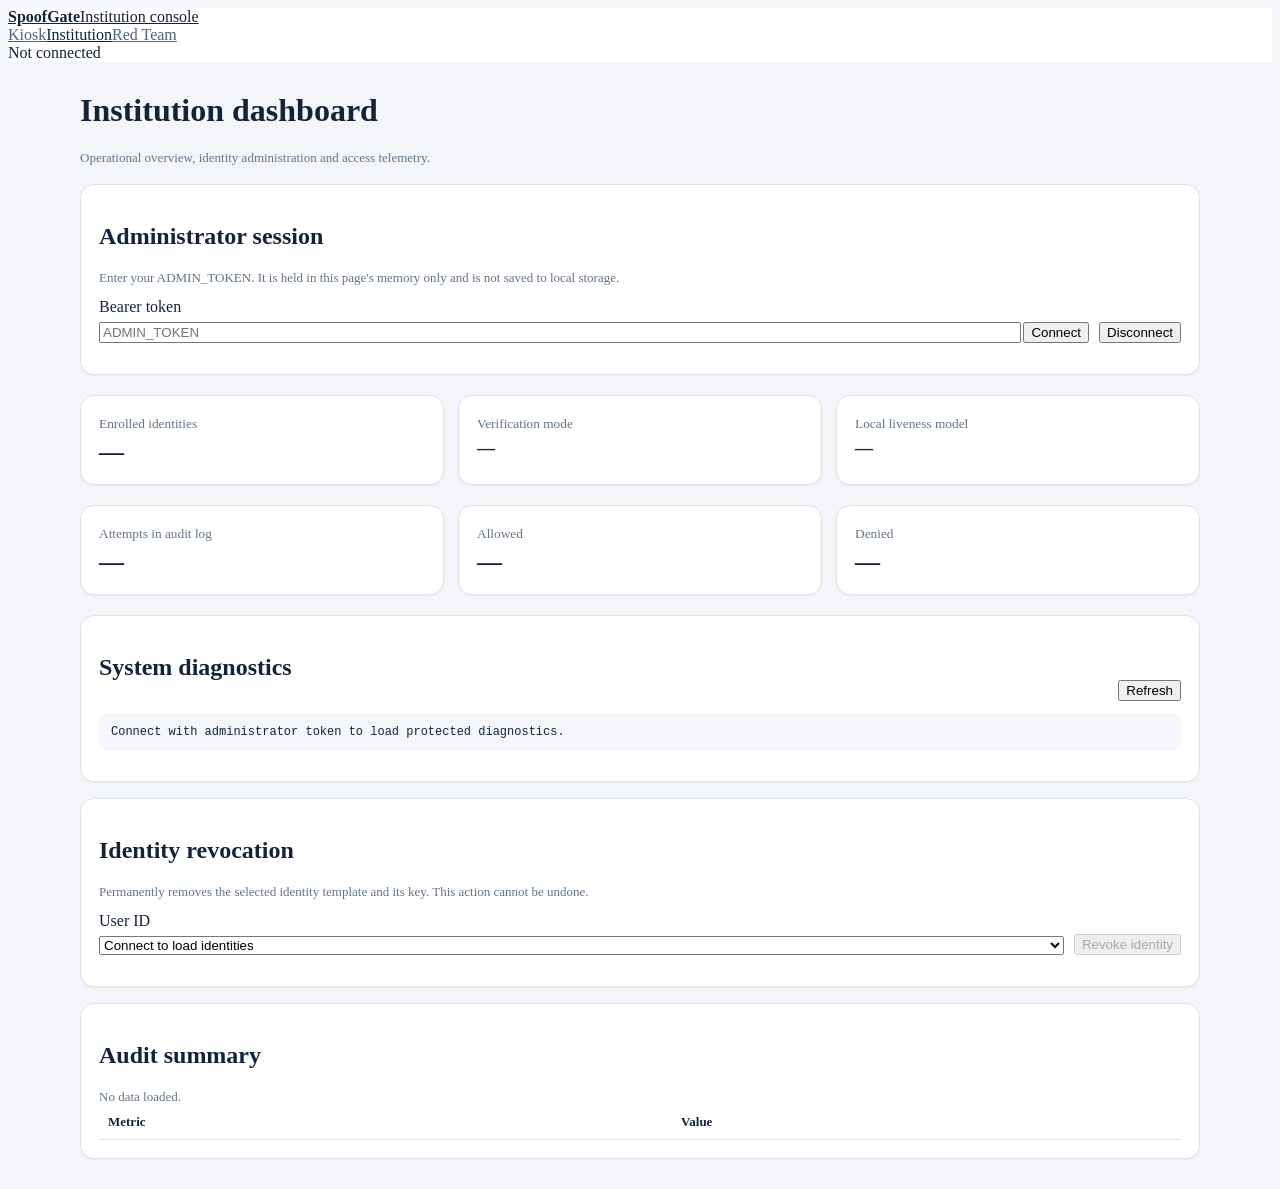
==== frontend/admin.html @ 833a63bb "Add institution administration dashboard" ====
<!doctype html><html lang="en"><head><meta charset="utf-8"><meta name="viewport" content="width=device-width,initial-scale=1"><title>SpoofGate | Institution</title><link rel="stylesheet" href="/styles.css"><style>
body{background:#f3f5f8;color:#14233a}.wrap{max-width:1120px;margin:30px auto;padding:0 18px}.bar{background:#fff}.brand{color:#14233a}.nav a{color:#52647a}.nav a[aria-current]{background:#fff;color:#14233a}.grid{display:grid;grid-template-columns:repeat(3,1fr);gap:14px;margin:20px 0}.panel,.metric{background:#fff;border:1px solid #dce3ec;border-radius:14px;padding:18px;box-shadow:0 1px 2px #14233a0b}.metric small{color:#63748a}.metric strong{display:block;font-size:25px;margin-top:6px}.row{display:flex;gap:10px;flex-wrap:wrap;align-items:end}.field{display:grid;gap:6px;min-width:200px;flex:1}.field input,.field select{width:100%}button{cursor:pointer}.status{color:#63748a;font-size:13px}.danger{color:#b4232b}.table{width:100%;border-collapse:collapse}.table td,.table th{text-align:left;padding:9px;border-bottom:1px solid #e4e9ef;font-size:13px}pre{white-space:pre-wrap;overflow-wrap:anywhere;background:#f4f6f9;padding:12px;border-radius:9px;font-size:12px}@media(max-width:750px){.grid{grid-template-columns:1fr}.wrap{margin-top:18px}}
</style></head><body class="theme-office">
<header class="bar"><a class="brand" href="/"><strong>SpoofGate</strong><span>Institution console</span></a><nav class="nav"><a href="/">Kiosk</a><a href="/admin.html" aria-current="page">Institution</a><a href="/redteam.html">Red Team</a></nav><span class="dot" id="connection">Not connected</span></header>
<main class="wrap"><h1>Institution dashboard</h1><p class="status">Operational overview, identity administration and access telemetry.</p>
<section class="panel" style="margin-top:18px"><h2>Administrator session</h2><p class="status" style="margin:6px 0 12px">Enter your ADMIN_TOKEN. It is held in this page's memory only and is not saved to local storage.</p><div class="row"><label class="field">Bearer token<input id="token" type="password" autocomplete="current-password" placeholder="ADMIN_TOKEN"></label><button class="btn primary" id="connect">Connect</button><button class="btn" id="disconnect">Disconnect</button></div><p id="auth-status" class="status" aria-live="polite"></p></section>
<section class="grid"><article class="metric"><small>Enrolled identities</small><strong id="users-count">—</strong></article><article class="metric"><small>Verification mode</small><strong id="mode" style="font-size:18px">—</strong></article><article class="metric"><small>Local liveness model</small><strong id="live-model" style="font-size:18px">—</strong></article></section>
<section class="grid"><article class="metric"><small>Attempts in audit log</small><strong id="attempts">—</strong></article><article class="metric"><small>Allowed</small><strong id="allowed">—</strong></article><article class="metric"><small>Denied</small><strong id="denied">—</strong></article></section>
<section class="panel"><div class="row" style="justify-content:space-between"><h2>System diagnostics</h2><button class="btn" id="refresh">Refresh</button></div><pre id="diagnostics">Connect with administrator token to load protected diagnostics.</pre></section>
<section class="panel" style="margin-top:16px"><h2>Identity revocation</h2><p class="status" style="margin:6px 0 12px">Permanently removes the selected identity template and its key. This action cannot be undone.</p><div class="row"><label class="field">User ID<select id="user-select"><option value="">Connect to load identities</option></select></label><button class="btn refuse" id="revoke" disabled>Revoke identity</button></div><p id="revoke-status" class="status" aria-live="polite"></p></section>
<section class="panel" style="margin-top:16px"><h2>Audit summary</h2><div id="audit-summary" class="status">No data loaded.</div><div style="overflow:auto"><table class="table"><thead><tr><th>Metric</th><th>Value</th></tr></thead><tbody id="audit-rows"></tbody></table></div></section>
</main>
<script>
'use strict';
const $=id=>document.getElementById(id);let token='';
async function api(path,opts={}){const headers={...(opts.headers||{})};if(token)headers.Authorization='Bearer '+token;const r=await fetch(path,{...opts,headers});const data=await r.json().catch(()=>({}));if(!r.ok)throw Error(data.detail||r.statusText);return data}
function setStatus(s,ok=false){$('auth-status').textContent=s;$('auth-status').style.color=ok?'#16804d':'#b4232b'}
async function connect(){token=$('token').value.trim();if(!token){setStatus('Enter the administrator token.');return}try{await refresh();setStatus('Connected. Protected diagnostics loaded.',true);$('connection').textContent='Connected';$('connection').className='dot ok'}catch(e){token='';setStatus(e.message);$('connection').textContent='Not connected';$('connection').className='dot'}}
async function refresh(){const [d,s]=await Promise.all([api('/api/admin/diagnostics'),api('/api/stats')]);$('diagnostics').textContent=JSON.stringify(d,null,2);const users=d.enrolled_users||[];$('users-count').textContent=users.length;$('mode').textContent=d.verification_mode||'—';$('live-model').textContent=d.liveness_trained?'Trained':'Not trained';$('user-select').innerHTML=users.length?users.map(x=>'<option value="'+escapeHtml(x)+'">'+escapeHtml(x)+'</option>').join(''):'<option value="">No enrolled users</option>';$('revoke').disabled=!users.length;
const rows=s.rows||{};$('attempts').textContent=rows.total??rows.total_attempts??'—';$('allowed').textContent=rows.allow??rows.allowed??'—';$('denied').textContent=rows.deny??rows.denied??'—';$('audit-summary').textContent='Metrics are read from the server audit log. Raw values below are returned by /api/stats.';$('audit-rows').innerHTML=Object.entries(rows).map(([k,v])=>'<tr><td>'+escapeHtml(k)+'</td><td>'+escapeHtml(JSON.stringify(v))+'</td></tr>').join('')}
function escapeHtml(s){return String(s).replace(/[&<>"']/g,c=>({'&':'&amp;','<':'&lt;','>':'&gt;','"':'&quot;',"'":'&#39;'}[c]))}
$('connect').onclick=connect;$('disconnect').onclick=()=>{token='';$('token').value='';$('diagnostics').textContent='Disconnected.';$('auth-status').textContent='Session cleared.';$('connection').textContent='Not connected';$('connection').className='dot';$('revoke').disabled=true};$('refresh').onclick=()=>refresh().catch(e=>setStatus(e.message));$('revoke').onclick=async()=>{const id=$('user-select').value;if(!id||!confirm('Permanently revoke '+id+'?'))return;try{await api('/api/users/'+encodeURIComponent(id),{method:'DELETE'});$('revoke-status').textContent='Identity revoked.';await refresh()}catch(e){$('revoke-status').textContent=e.message}};
</script></body></html>
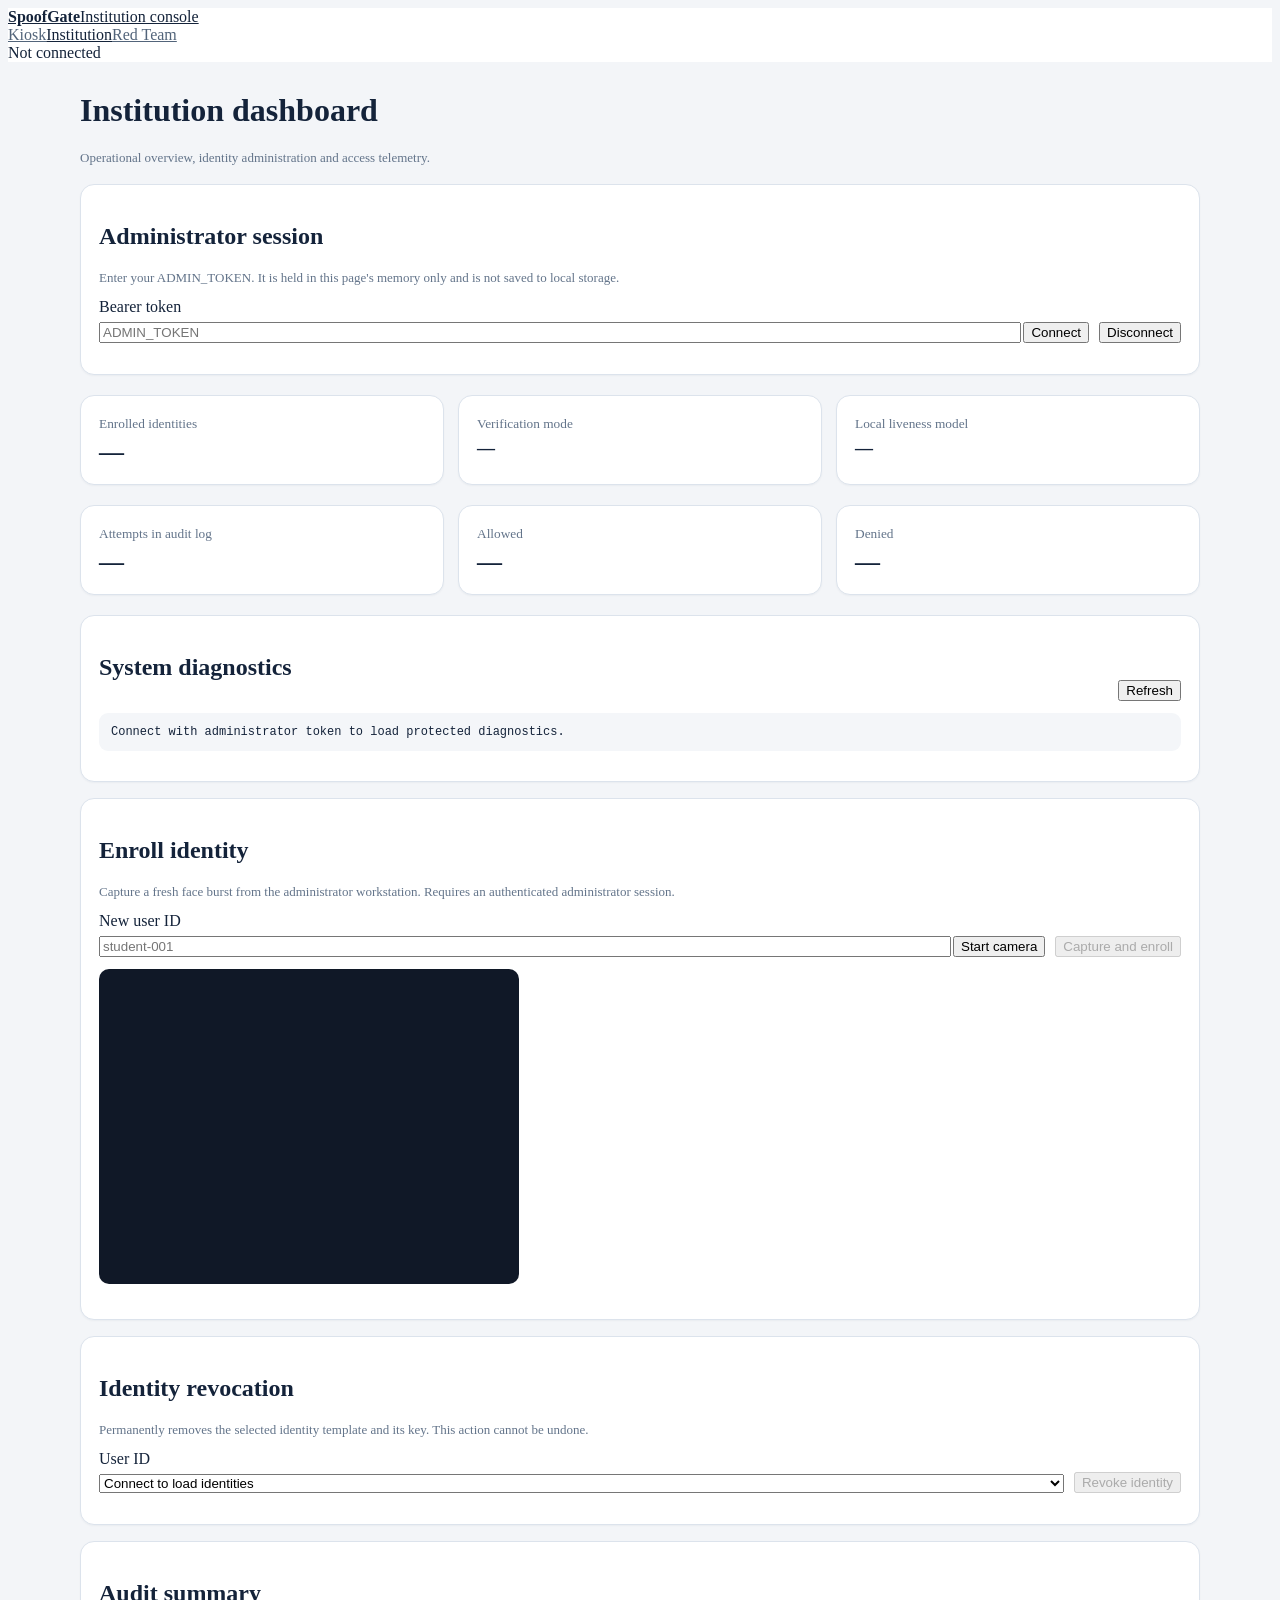
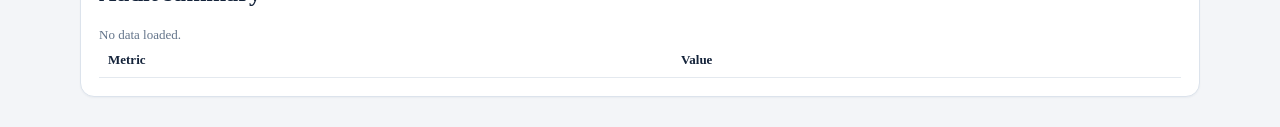
==== commit cd4271bc: "Add authenticated camera enrollment to institution dashboard" ====
--- a/frontend/admin.html
+++ b/frontend/admin.html
@@ -7,17 +7,20 @@
 <section class="grid"><article class="metric"><small>Enrolled identities</small><strong id="users-count">—</strong></article><article class="metric"><small>Verification mode</small><strong id="mode" style="font-size:18px">—</strong></article><article class="metric"><small>Local liveness model</small><strong id="live-model" style="font-size:18px">—</strong></article></section>
 <section class="grid"><article class="metric"><small>Attempts in audit log</small><strong id="attempts">—</strong></article><article class="metric"><small>Allowed</small><strong id="allowed">—</strong></article><article class="metric"><small>Denied</small><strong id="denied">—</strong></article></section>
 <section class="panel"><div class="row" style="justify-content:space-between"><h2>System diagnostics</h2><button class="btn" id="refresh">Refresh</button></div><pre id="diagnostics">Connect with administrator token to load protected diagnostics.</pre></section>
+<section class="panel" style="margin-top:16px"><h2>Enroll identity</h2><p class="status" style="margin:6px 0 12px">Capture a fresh face burst from the administrator workstation. Requires an authenticated administrator session.</p><div class="row"><label class="field">New user ID<input id="enroll-id" placeholder="student-001"></label><button class="btn" id="camera-start" type="button">Start camera</button><button class="btn primary" id="enroll" type="button" disabled>Capture and enroll</button></div><div style="max-width:420px;margin-top:12px"><video id="enroll-video" autoplay muted playsinline style="width:100%;border-radius:10px;background:#101827;aspect-ratio:4/3;object-fit:cover"></video></div><p id="enroll-status" class="status" aria-live="polite"></p></section>
 <section class="panel" style="margin-top:16px"><h2>Identity revocation</h2><p class="status" style="margin:6px 0 12px">Permanently removes the selected identity template and its key. This action cannot be undone.</p><div class="row"><label class="field">User ID<select id="user-select"><option value="">Connect to load identities</option></select></label><button class="btn refuse" id="revoke" disabled>Revoke identity</button></div><p id="revoke-status" class="status" aria-live="polite"></p></section>
 <section class="panel" style="margin-top:16px"><h2>Audit summary</h2><div id="audit-summary" class="status">No data loaded.</div><div style="overflow:auto"><table class="table"><thead><tr><th>Metric</th><th>Value</th></tr></thead><tbody id="audit-rows"></tbody></table></div></section>
 </main>
 <script>
 'use strict';
-const $=id=>document.getElementById(id);let token='';
+const $=id=>document.getElementById(id);let token='',enrollStream=null;
 async function api(path,opts={}){const headers={...(opts.headers||{})};if(token)headers.Authorization='Bearer '+token;const r=await fetch(path,{...opts,headers});const data=await r.json().catch(()=>({}));if(!r.ok)throw Error(data.detail||r.statusText);return data}
 function setStatus(s,ok=false){$('auth-status').textContent=s;$('auth-status').style.color=ok?'#16804d':'#b4232b'}
 async function connect(){token=$('token').value.trim();if(!token){setStatus('Enter the administrator token.');return}try{await refresh();setStatus('Connected. Protected diagnostics loaded.',true);$('connection').textContent='Connected';$('connection').className='dot ok'}catch(e){token='';setStatus(e.message);$('connection').textContent='Not connected';$('connection').className='dot'}}
 async function refresh(){const [d,s]=await Promise.all([api('/api/admin/diagnostics'),api('/api/stats')]);$('diagnostics').textContent=JSON.stringify(d,null,2);const users=d.enrolled_users||[];$('users-count').textContent=users.length;$('mode').textContent=d.verification_mode||'—';$('live-model').textContent=d.liveness_trained?'Trained':'Not trained';$('user-select').innerHTML=users.length?users.map(x=>'<option value="'+escapeHtml(x)+'">'+escapeHtml(x)+'</option>').join(''):'<option value="">No enrolled users</option>';$('revoke').disabled=!users.length;
 const rows=s.rows||{};$('attempts').textContent=rows.total??rows.total_attempts??'—';$('allowed').textContent=rows.allow??rows.allowed??'—';$('denied').textContent=rows.deny??rows.denied??'—';$('audit-summary').textContent='Metrics are read from the server audit log. Raw values below are returned by /api/stats.';$('audit-rows').innerHTML=Object.entries(rows).map(([k,v])=>'<tr><td>'+escapeHtml(k)+'</td><td>'+escapeHtml(JSON.stringify(v))+'</td></tr>').join('')}
 function escapeHtml(s){return String(s).replace(/[&<>"']/g,c=>({'&':'&amp;','<':'&lt;','>':'&gt;','"':'&quot;',"'":'&#39;'}[c]))}
+$('camera-start').onclick=async()=>{try{enrollStream=await navigator.mediaDevices.getUserMedia({video:{width:{ideal:1280},height:{ideal:720},facingMode:'user'},audio:false});$('enroll-video').srcObject=enrollStream;await $('enroll-video').play();$('enroll').disabled=false;$('enroll-status').textContent='Camera ready.'}catch(e){$('enroll-status').textContent='Camera error: '+e.message}};
+$('enroll').onclick=async()=>{const id=$('enroll-id').value.trim().toLowerCase();if(!token){$('enroll-status').textContent='Connect as administrator first.';return}if(!/^[a-z0-9-]{2,32}$/.test(id)){ $('enroll-status').textContent='Use 2–32 characters: a-z, 0-9 or hyphen.';return}const v=$('enroll-video');if(!enrollStream||!v.videoWidth){$('enroll-status').textContent='Start the camera first.';return}$('enroll').disabled=true;try{const w=Math.min(640,v.videoWidth),h=Math.round(v.videoHeight*w/v.videoWidth),c=document.createElement('canvas');c.width=w;c.height=h;const ctx=c.getContext('2d'),frames=[];for(let i=0;i<8;i++){ctx.drawImage(v,0,0,w,h);frames.push(c.toDataURL('image/jpeg',.85));if(i<7)await new Promise(r=>setTimeout(r,120))}const out=await api('/api/enroll',{method:'POST',headers:{'Content-Type':'application/json'},body:JSON.stringify({user_id:id,frames})});$('enroll-status').textContent='Enrolled '+out.user_id+' from '+out.frames_used+' frames.';await refresh()}catch(e){$('enroll-status').textContent='Enrollment failed: '+e.message}finally{$('enroll').disabled=!enrollStream}};
 $('connect').onclick=connect;$('disconnect').onclick=()=>{token='';$('token').value='';$('diagnostics').textContent='Disconnected.';$('auth-status').textContent='Session cleared.';$('connection').textContent='Not connected';$('connection').className='dot';$('revoke').disabled=true};$('refresh').onclick=()=>refresh().catch(e=>setStatus(e.message));$('revoke').onclick=async()=>{const id=$('user-select').value;if(!id||!confirm('Permanently revoke '+id+'?'))return;try{await api('/api/users/'+encodeURIComponent(id),{method:'DELETE'});$('revoke-status').textContent='Identity revoked.';await refresh()}catch(e){$('revoke-status').textContent=e.message}};
 </script></body></html>
